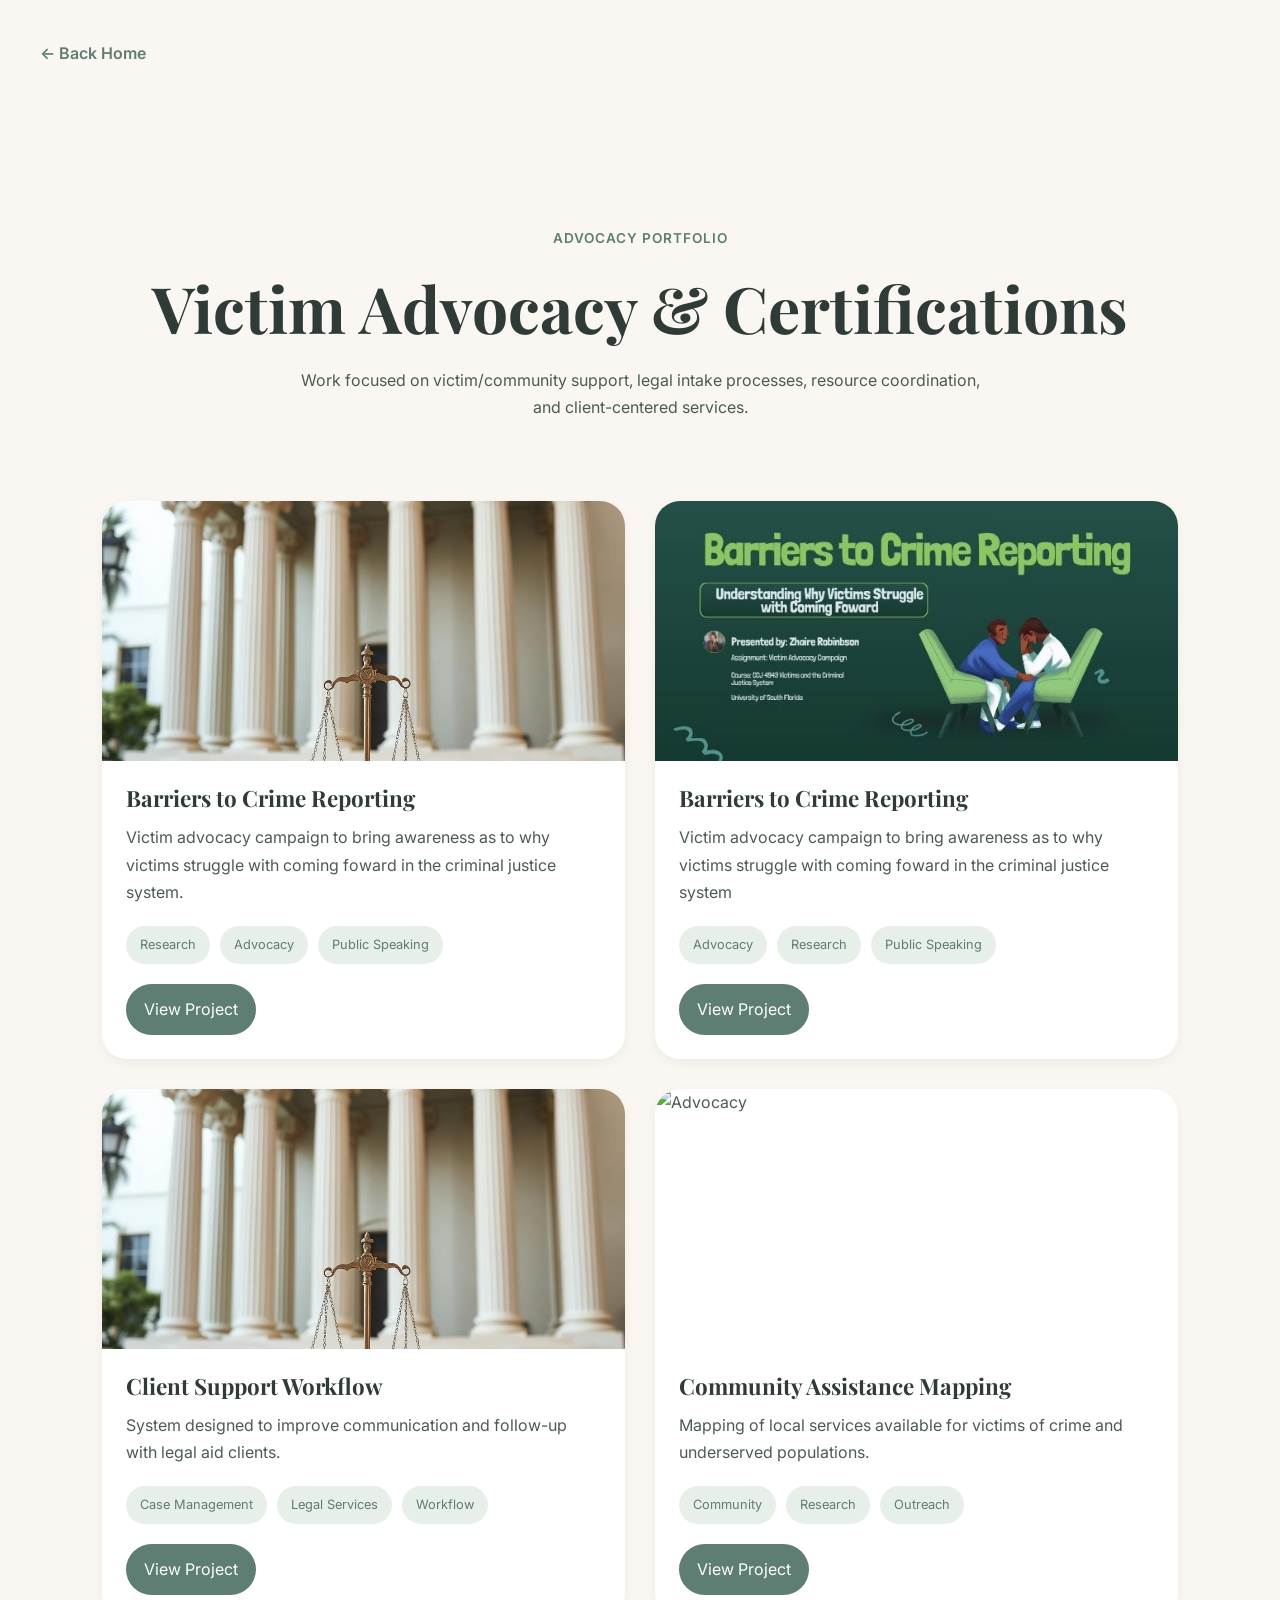
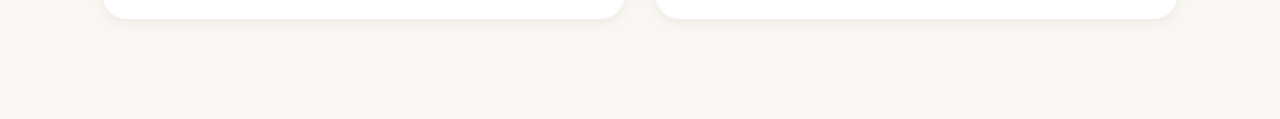
==== portfolio/advocacy.html @ b44996e9 "commit" ====
<!DOCTYPE html>
<html lang="en">
<head>
<meta charset="UTF-8">
<meta name="viewport" content="width=device-width, initial-scale=1.0">

<title>Victim Advocacy & Certifications</title>

<link rel="stylesheet" href="../styles.css">

<link href="https://fonts.googleapis.com/css2?family=Inter:wght@300;400;500;600&family=Playfair+Display:wght@500;600;700&display=swap" rel="stylesheet">
</head>

<body>

<a href="../index.html" class="back-home">
← Back Home
</a>

<section class="page-header">

<p class="section-label">Advocacy Portfolio</p>

<h1>Victim Advocacy & Certifications</h1>

<p>
Work focused on victim/community support, legal intake processes,
resource coordination, and client-centered services.
</p>

</section>

<section class="projects">

<div class="project-grid">

<div class="project-card">

<img src="../assets/advocacy-1.jpg" alt="Advocacy">

<div class="project-info">

<h3>Barriers to Crime Reporting</h3>

<p>
Victim advocacy campaign to bring awareness as to why victims 
struggle with coming foward in the criminal justice system.
</p>

<div class="tags">
<span>Research</span>
<span>Advocacy</span>
<span>Public Speaking</span>
</div>

<a href="#" class="project-btn">View Project</a>

</div>
</div>

<div class="project-card">

<img src="../assets/barriers-project.jpg" alt="Advocacy">

<div class="project-info">

<h3>Barriers to Crime Reporting</h3>

<p>
Victim advocacy campaign to bring awareness as to why victims 
struggle with coming foward in the criminal justice system
</p>

<div class="tags">
<span>Advocacy</span>
<span>Research</span>
<span>Public Speaking</span>
</div>

<a href="assets/barriers-project.mp4" class="project-btn" target="_blank">
    View Project
</a>

</div>
</div>

<div class="project-card">

<img src="../assets/advocacy-1.jpg" alt="Advocacy">

<div class="project-info">

<h3>Client Support Workflow</h3>

<p>
System designed to improve communication and
follow-up with legal aid clients.
</p>

<div class="tags">
<span>Case Management</span>
<span>Legal Services</span>
<span>Workflow</span>
</div>

<a href="#" class="project-btn">View Project</a>

</div>
</div>

<div class="project-card">

<img src="../assets/advocacy-2.jpg" alt="Advocacy">

<div class="project-info">

<h3>Community Assistance Mapping</h3>

<p>
Mapping of local services available for
victims of crime and underserved populations.
</p>

<div class="tags">
<span>Community</span>
<span>Research</span>
<span>Outreach</span>
</div>

<a href="#" class="project-btn">View Project</a>

</div>
</div>

</div>

</section>

<script src="../script.js"></script>

</body>
</html>
---- styles.css ----
/* ==========================
   ROOT VARIABLES
========================== */

:root {
  --sage: #5e7d73;
  --sage-light: #e7efe9;
  --cream: #faf7f2;
  --coral: #d99272;
  --dark: #2f3b37;
  --text: #4c5a55;
  --border: #d9e3dc;
  --white: #ffffff;

  --shadow-sm: 0 4px 12px rgba(0,0,0,.05);
  --shadow-md: 0 10px 25px rgba(0,0,0,.08);

  --radius: 20px;
  --transition: all .3s ease;
}

/* ==========================
   RESET
========================== */

*{
  margin:0;
  padding:0;
  box-sizing:border-box;
}

html{
  scroll-behavior:smooth;
}

body{
  font-family:'Inter',sans-serif;
  background:var(--cream);
  color:var(--text);
  line-height:1.7;
}

img{
  width:100%;
  display:block;
}

a{
  text-decoration:none;
}

ul{
  list-style:none;
}

/* ==========================
   TYPOGRAPHY
========================== */

h1,h2,h3,h4{
  font-family:'Playfair Display',serif;
  color:var(--dark);
  line-height:1.2;
}

h1{
  font-size:4rem;
}

h2{
  font-size:3rem;
}

h3{
  font-size:1.4rem;
}

.section-label{
  color:var(--sage);
  font-weight:600;
  letter-spacing:1px;
  margin-bottom:12px;
  text-transform:uppercase;
  font-size:.85rem;
}

.section-header{
  max-width:700px;
  margin:0 auto 60px;
  text-align:center;
}

.section-header p{
  margin-top:18px;
}

/* ==========================
   NAVBAR
========================== */

.navbar{
  position:sticky;
  top:0;
  z-index:999;
  background:rgba(250,247,242,.95);
  backdrop-filter:blur(12px);

  display:flex;
  justify-content:space-between;
  align-items:center;

  padding:20px 8%;
  border-bottom:1px solid rgba(0,0,0,.05);
}

.logo{
  display:flex;
  align-items:center;
  gap:14px;
}

.logo-circle{
  width:50px;
  height:50px;
  border-radius:50%;
  background:var(--sage);
  color:white;

  display:flex;
  justify-content:center;
  align-items:center;

  font-weight:bold;
}

.logo h3{
  font-size:1rem;
}

.logo span{
  font-size:.8rem;
}

nav ul{
  display:flex;
  gap:32px;
}

nav a{
  color:var(--dark);
  font-weight:500;
  transition:var(--transition);
}

nav a:hover{
  color:var(--sage);
}

.connect-btn{
  background:var(--sage);
  color:white;
  padding:12px 20px;
  border-radius:999px;
  transition:var(--transition);
}

.connect-btn:hover{
  transform:translateY(-2px);
}

.mobile-toggle{
  display:none;
  background:none;
  border:none;
  font-size:1.8rem;
  cursor:pointer;
}

/* ==========================
   HERO
========================== */

.hero{
  max-width:1300px;
  margin:auto;
  min-height:90vh;

  display:grid;
  grid-template-columns:1fr 1fr;
  gap:80px;

  align-items:center;

  padding:100px 8%;
}

.hero-image{
  position:relative;
}

.image-frame{
  overflow:hidden;
  border-radius:30px;
  box-shadow:var(--shadow-md);
}

.image-frame img{
  height:650px;
  object-fit:cover;
}

.school-badge{
  position:absolute;
  bottom:25px;
  left:25px;

  background:white;
  border-radius:16px;
  padding:16px 22px;

  box-shadow:var(--shadow-sm);
}

.school-badge strong{
  display:block;
}

.hero-content h1{
  margin-bottom:20px;
}

.hero-content h1 span{
  color:var(--sage);
}

.hero-content h2{
  font-size:1.5rem;
  margin-bottom:24px;
}

.hero-description{
  margin-bottom:35px;
  max-width:600px;
}

.hero-buttons{
  display:flex;
  gap:16px;
  margin-bottom:30px;
}

.primary-btn,
.secondary-btn{
  padding:14px 24px;
  border-radius:999px;
  font-weight:600;
  transition:var(--transition);
}

.primary-btn{
  background:var(--sage);
  color:white;
}

.secondary-btn{
  border:1px solid var(--sage);
  color:var(--sage);
}

.primary-btn:hover,
.secondary-btn:hover{
  transform:translateY(-3px);
}

.hero-tags{
  display:flex;
  flex-wrap:wrap;
  gap:12px;
}

.hero-tags span{
  background:var(--sage-light);
  padding:10px 18px;
  border-radius:999px;
  font-size:.9rem;
}

/* ==========================
   PORTFOLIO
========================== */

.portfolio{
  background:var(--sage-light);
  padding:100px 8%;
}

.portfolio-grid{
  max-width:1300px;
  margin:auto;

  display:grid;
  grid-template-columns:repeat(2,1fr);
  gap:30px;
}

.portfolio-card{
  background:white;
  border-radius:25px;
  overflow:hidden;
  box-shadow:var(--shadow-sm);
  transition:var(--transition);
}

.portfolio-card:hover{
  transform:translateY(-8px);
  box-shadow:var(--shadow-md);
}

.portfolio-card img{
  height:280px;
  object-fit:cover;
  transition:.4s;
}

.portfolio-card:hover img{
  transform:scale(1.05);
}

.card-content{
  padding:28px;
}

.card-category{
  color:var(--sage);
  font-weight:600;
  font-size:.85rem;
}

.card-content h3{
  margin:12px 0;
}

.card-content a{
  display:inline-block;
  margin-top:18px;
  color:var(--sage);
  font-weight:600;
}

/* ==========================
   EXPERIENCE
========================== */

.experience{
  padding:100px 8%;
}

.timeline{
  max-width:900px;
  margin:auto;
  position:relative;
}

.timeline::before{
  content:"";
  position:absolute;
  left:15px;
  top:0;
  bottom:0;
  width:2px;
  background:var(--border);
}

.timeline-item{
  position:relative;
  padding-left:60px;
  margin-bottom:50px;
}

.dot{
  position:absolute;
  left:5px;
  top:8px;

  width:22px;
  height:22px;

  background:var(--sage);
  border-radius:50%;
}

.timeline-content{
  background:white;
  padding:30px;
  border-radius:20px;
  box-shadow:var(--shadow-sm);
}

.timeline-content span{
  display:block;
  color:var(--sage);
  margin-bottom:18px;
  font-weight:600;
}

.timeline-content ul{
  list-style:disc;
  padding-left:20px;
}

/* ==========================
   ABOUT
========================== */

.about{
  background:var(--sage);
  color:white;
  padding:100px 8%;
}

.about h2{
  color:white;
}

.about-grid{
  max-width:1300px;
  margin:auto;

  display:grid;
  grid-template-columns:1fr 1fr;
  gap:80px;
}

.about .section-label{
  color:#dce8e1;
}

.about-right p{
  margin-bottom:20px;
}

/* ==========================
   CONTACT
========================== */

.contact{
  padding:100px 8%;
  text-align:center;
}

.contact h2{
  margin-bottom:20px;
}

.contact p{
  max-width:700px;
  margin:auto;
}

.contact-links{
  margin-top:40px;

  display:flex;
  justify-content:center;
  gap:20px;
  flex-wrap:wrap;
}

.contact-links a{
  background:white;
  color:var(--sage);

  border:1px solid var(--border);

  padding:14px 24px;
  border-radius:999px;

  transition:var(--transition);
}

.contact-links a:hover{
  background:var(--sage);
  color:white;
}

/* ==========================
   PAGE HEADER
========================== */

.page-header{
  text-align:center;
  padding:100px 8% 60px;
}

.page-header p{
  max-width:700px;
  margin:20px auto;
}

/* ==========================
   PROJECT PAGES
========================== */

.projects{
  max-width:1300px;
  margin:auto;
  padding:0 8% 100px;
}

.project-grid{
  display:grid;
  grid-template-columns:repeat(2,1fr);
  gap:30px;
}

.project-card{
  background:white;
  border-radius:25px;
  overflow:hidden;
  box-shadow:var(--shadow-sm);
  transition:var(--transition);
}

.project-card:hover{
  transform:translateY(-8px);
}

.project-card img{
  height:260px;
  object-fit:cover;
}

.project-info{
  padding:24px;
}

.project-info h3{
  margin-bottom:12px;
}

.tags{
  display:flex;
  flex-wrap:wrap;
  gap:10px;
  margin:20px 0;
}

.tags span{
  background:var(--sage-light);
  color:var(--sage);
  padding:8px 14px;
  border-radius:999px;
  font-size:.8rem;
}

.project-btn{
  display:inline-block;
  color:white;
  background:var(--sage);

  padding:12px 18px;
  border-radius:999px;
}

/* ==========================
   BACK BUTTON
========================== */

.back-home{
  display:inline-block;
  margin:40px;
  color:var(--sage);
  font-weight:600;
}

/* ==========================
   ANIMATION
========================== */

.fade-up{
  opacity:0;
  transform:translateY(40px);
  transition:.7s ease;
}

.fade-up.show{
  opacity:1;
  transform:translateY(0);
}

/* ==========================
   RESPONSIVE
========================== */

@media (max-width:992px){

  .hero,
  .about-grid{
    grid-template-columns:1fr;
  }

  .portfolio-grid,
  .project-grid{
    grid-template-columns:1fr;
  }

  h1{
    font-size:3rem;
  }

  h2{
    font-size:2.3rem;
  }

  .hero{
    gap:40px;
  }
}

@media (max-width:768px){

  nav{
    display:none;
  }

  .connect-btn{
    display:none;
  }

  .mobile-toggle{
    display:block;
  }

  .navbar{
    padding:18px 5%;
  }

  .hero{
    padding:70px 5%;
  }

  .portfolio,
  .experience,
  .about,
  .contact{
    padding:80px 5%;
  }

  h1{
    font-size:2.5rem;
  }

  h2{
    font-size:2rem;
  }

  .hero-buttons{
    flex-direction:column;
  }
}
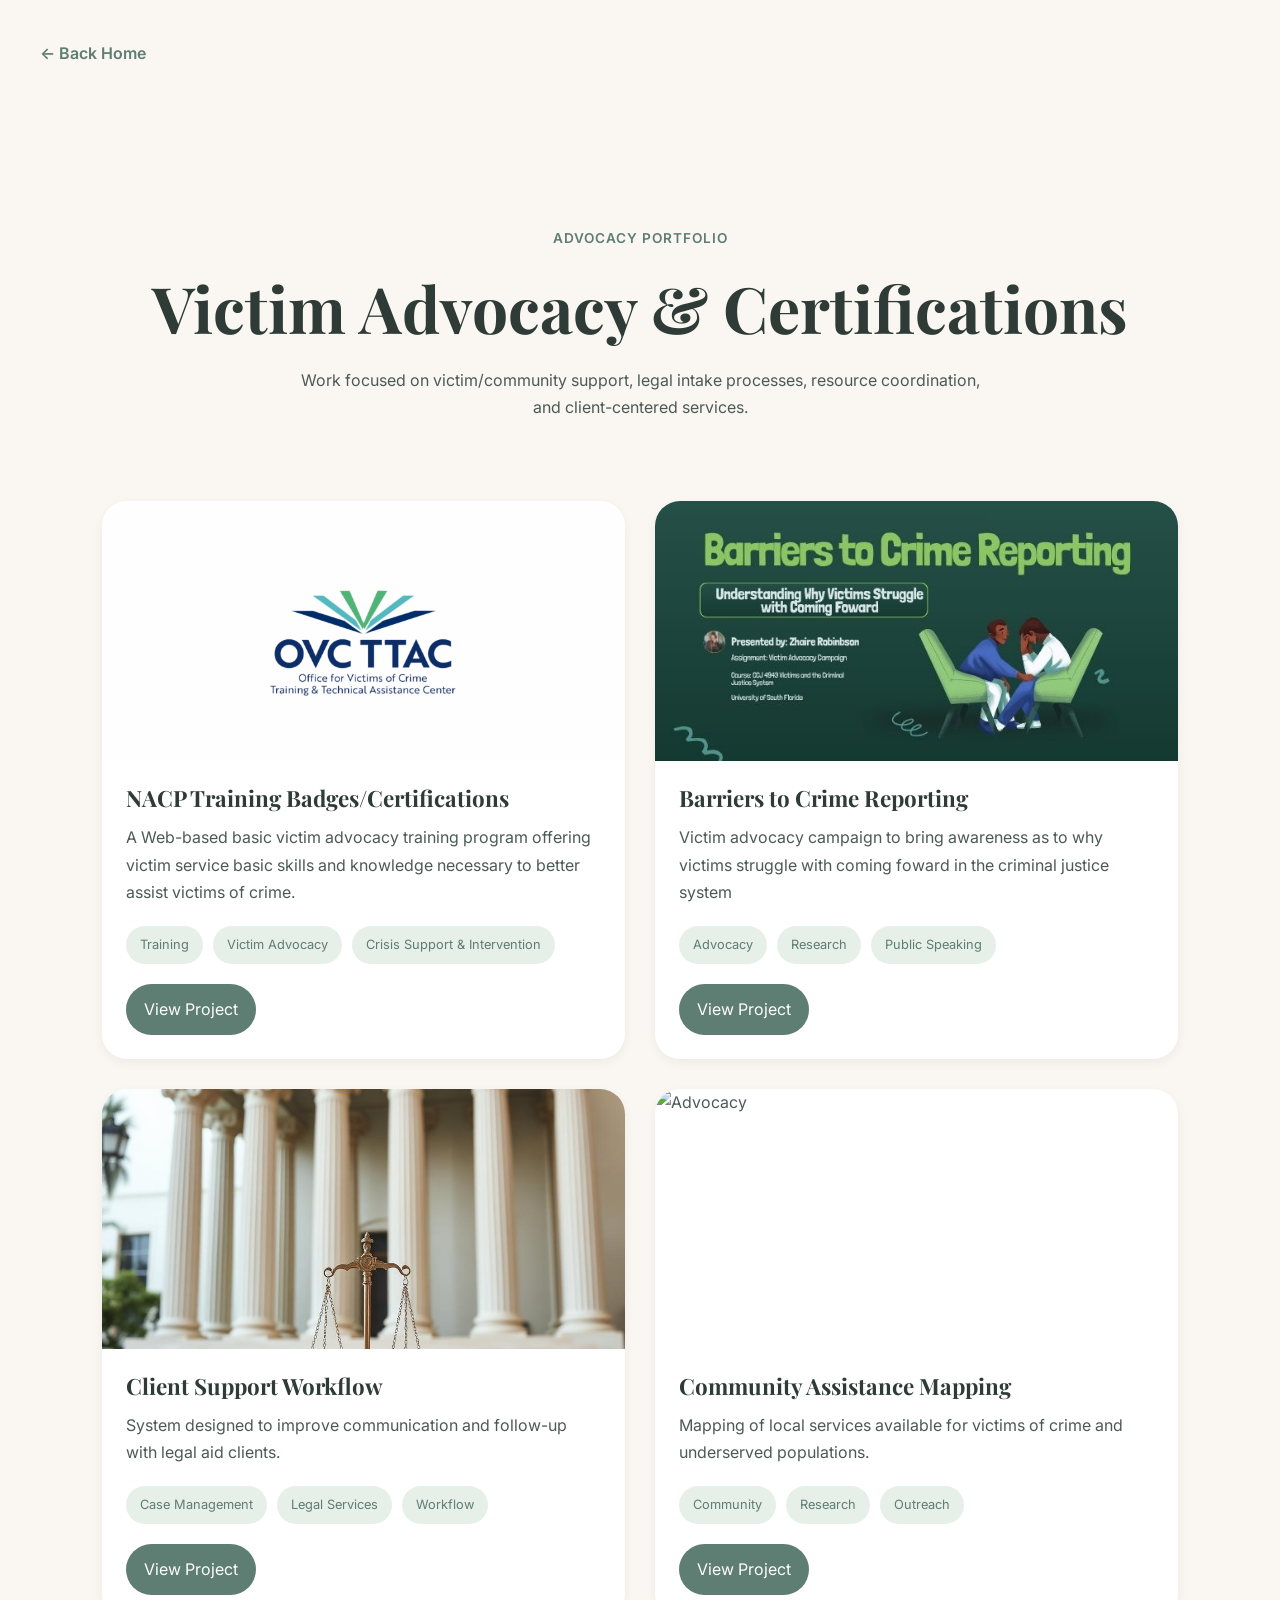
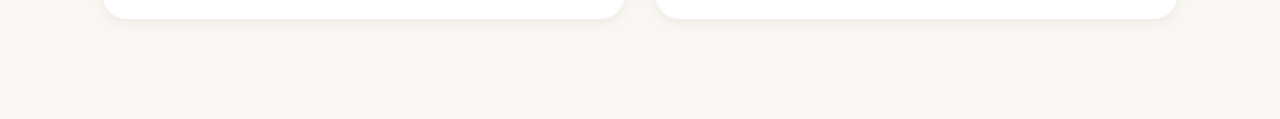
==== commit 96462e8a: "commit" ====
--- a/portfolio/advocacy.html
+++ b/portfolio/advocacy.html
@@ -36,24 +36,25 @@
 
 <div class="project-card">
 
-<img src="../assets/advocacy-1.jpg" alt="Advocacy">
+<img src="../assets/cert-advocacy.jpg" alt="Advocacy">
 
 <div class="project-info">
 
-<h3>Barriers to Crime Reporting</h3>
+<h3>NACP Training Badges/Certifications</h3>
 
 <p>
-Victim advocacy campaign to bring awareness as to why victims 
-struggle with coming foward in the criminal justice system.
+A Web-based basic victim advocacy training program
+offering victim service basic skills and knowledge necessary to better 
+assist victims of crime.
 </p>
 
 <div class="tags">
-<span>Research</span>
-<span>Advocacy</span>
-<span>Public Speaking</span>
+<span>Training</span>
+<span>Victim Advocacy</span>
+<span>Crisis Support & Intervention</span>
 </div>
 
-<a href="#" class="project-btn">View Project</a>
+<a href="../assets/certs-advocacy.pdf" class="project-btn">View Project</a>
 
 </div>
 </div>
@@ -77,7 +78,7 @@
 <span>Public Speaking</span>
 </div>
 
-<a href="assets/barriers-project.mp4" class="project-btn" target="_blank">
+<a href="../assets/barriers-project.mp4" class="project-btn" target="_blank">
     View Project
 </a>
 
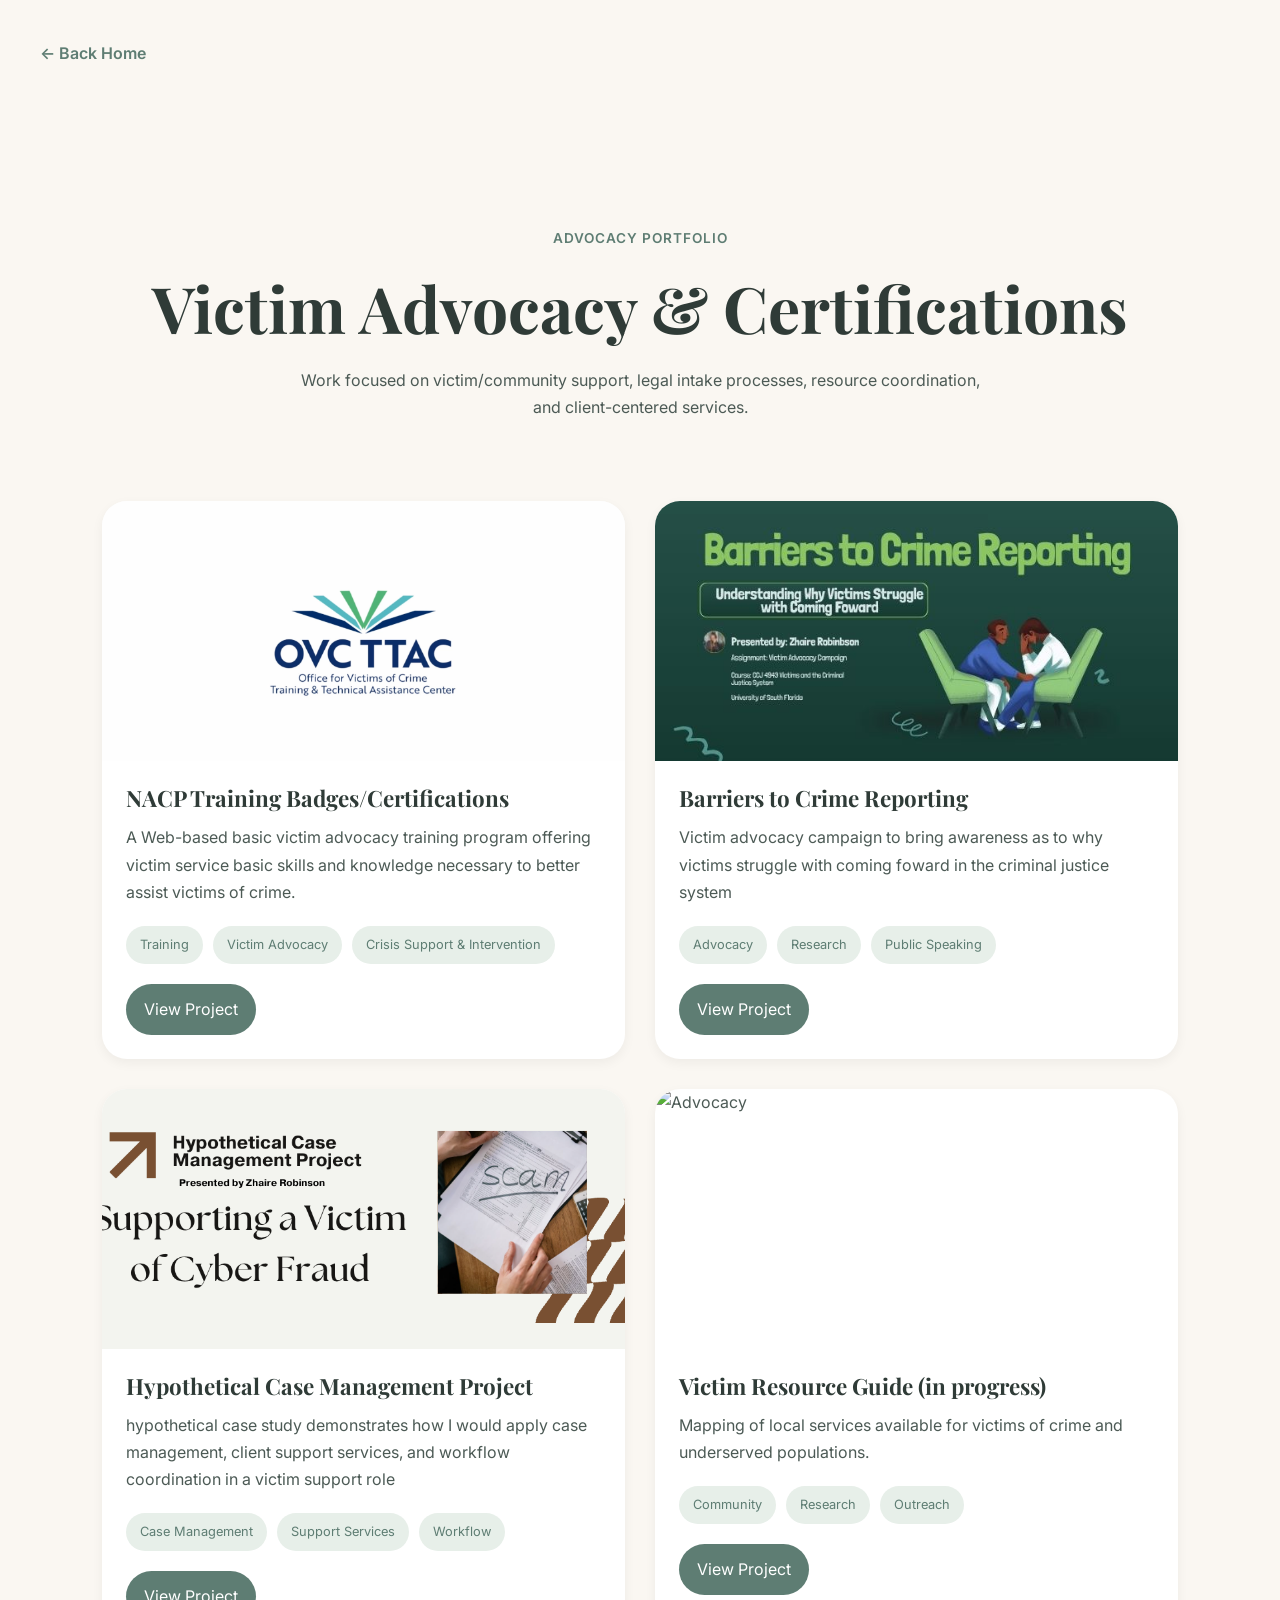
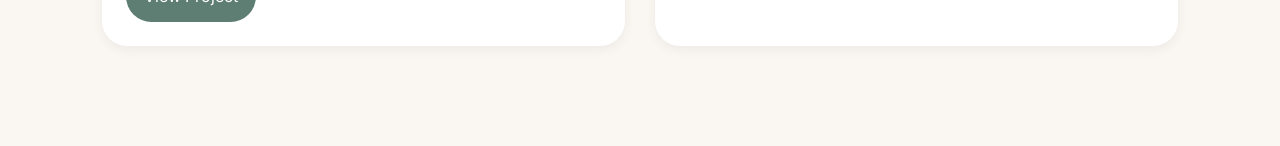
==== commit c1622db3: "commit" ====
--- a/portfolio/advocacy.html
+++ b/portfolio/advocacy.html
@@ -36,7 +36,7 @@
 
 <div class="project-card">
 
-<img src="../assets/cert-advocacy.jpg" alt="Advocacy">
+<img src="../assets/cert-advocacy.jpg" alt="VAT online training Logo">
 
 <div class="project-info">
 
@@ -61,7 +61,7 @@
 
 <div class="project-card">
 
-<img src="../assets/barriers-project.jpg" alt="Advocacy">
+<img src="../assets/barriers-project.jpg" alt="A counselor comforting a patient seated in chairs">
 
 <div class="project-info">
 
@@ -87,24 +87,25 @@
 
 <div class="project-card">
 
-<img src="../assets/advocacy-1.jpg" alt="Advocacy">
+<img src="../assets/casemanage-project.jpg" alt=" image of a paper with the words scam on it indicating a victim of fraud/scam">
 
 <div class="project-info">
 
-<h3>Client Support Workflow</h3>
+<h3>Hypothetical Case Management Project</h3>
 
 <p>
-System designed to improve communication and
-follow-up with legal aid clients.
+hypothetical case study demonstrates
+how I would apply case management, client support services, and workflow coordination in a 
+victim support role
 </p>
 
 <div class="tags">
 <span>Case Management</span>
-<span>Legal Services</span>
+<span>Support Services</span>
 <span>Workflow</span>
 </div>
 
-<a href="#" class="project-btn">View Project</a>
+<a href="https://canva.link/cmxtazhj5t4gs5e" class="project-btn">View Project</a>
 
 </div>
 </div>
@@ -115,7 +116,7 @@
 
 <div class="project-info">
 
-<h3>Community Assistance Mapping</h3>
+<h3>Victim Resource Guide (in progress)</h3>
 
 <p>
 Mapping of local services available for
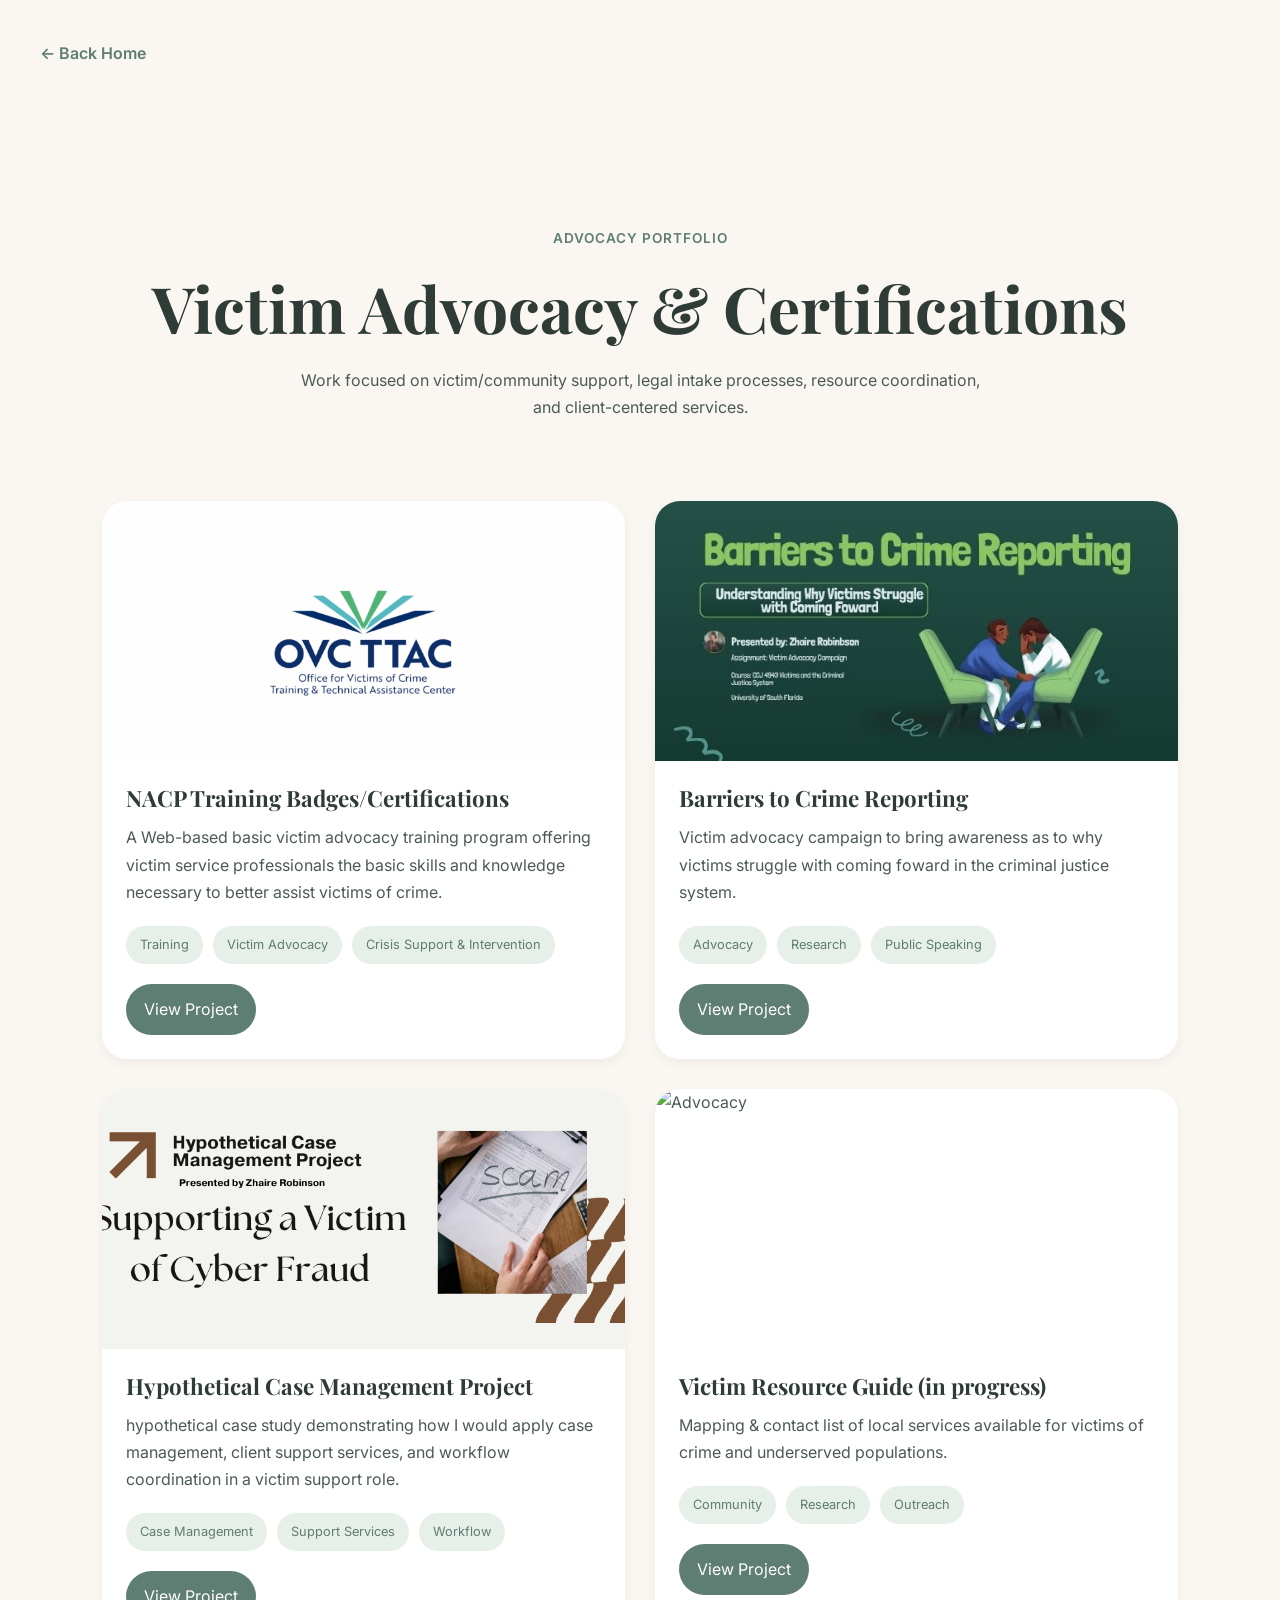
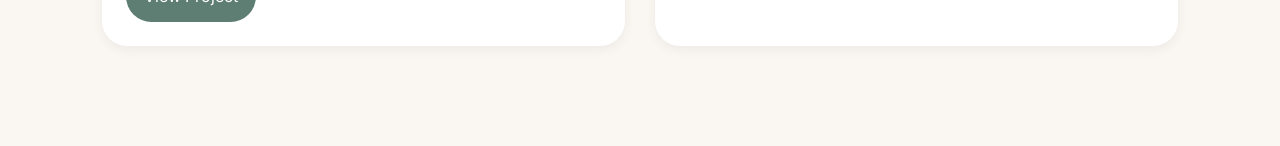
==== commit f59e4a32: "commit" ====
--- a/portfolio/advocacy.html
+++ b/portfolio/advocacy.html
@@ -44,7 +44,7 @@
 
 <p>
 A Web-based basic victim advocacy training program
-offering victim service basic skills and knowledge necessary to better 
+offering victim service professionals the basic skills and knowledge necessary to better 
 assist victims of crime.
 </p>
 
@@ -69,7 +69,7 @@
 
 <p>
 Victim advocacy campaign to bring awareness as to why victims 
-struggle with coming foward in the criminal justice system
+struggle with coming foward in the criminal justice system.
 </p>
 
 <div class="tags">
@@ -94,9 +94,9 @@
 <h3>Hypothetical Case Management Project</h3>
 
 <p>
-hypothetical case study demonstrates
+hypothetical case study demonstrating
 how I would apply case management, client support services, and workflow coordination in a 
-victim support role
+victim support role.
 </p>
 
 <div class="tags">
@@ -119,7 +119,7 @@
 <h3>Victim Resource Guide (in progress)</h3>
 
 <p>
-Mapping of local services available for
+Mapping & contact list of local services available for
 victims of crime and underserved populations.
 </p>
 
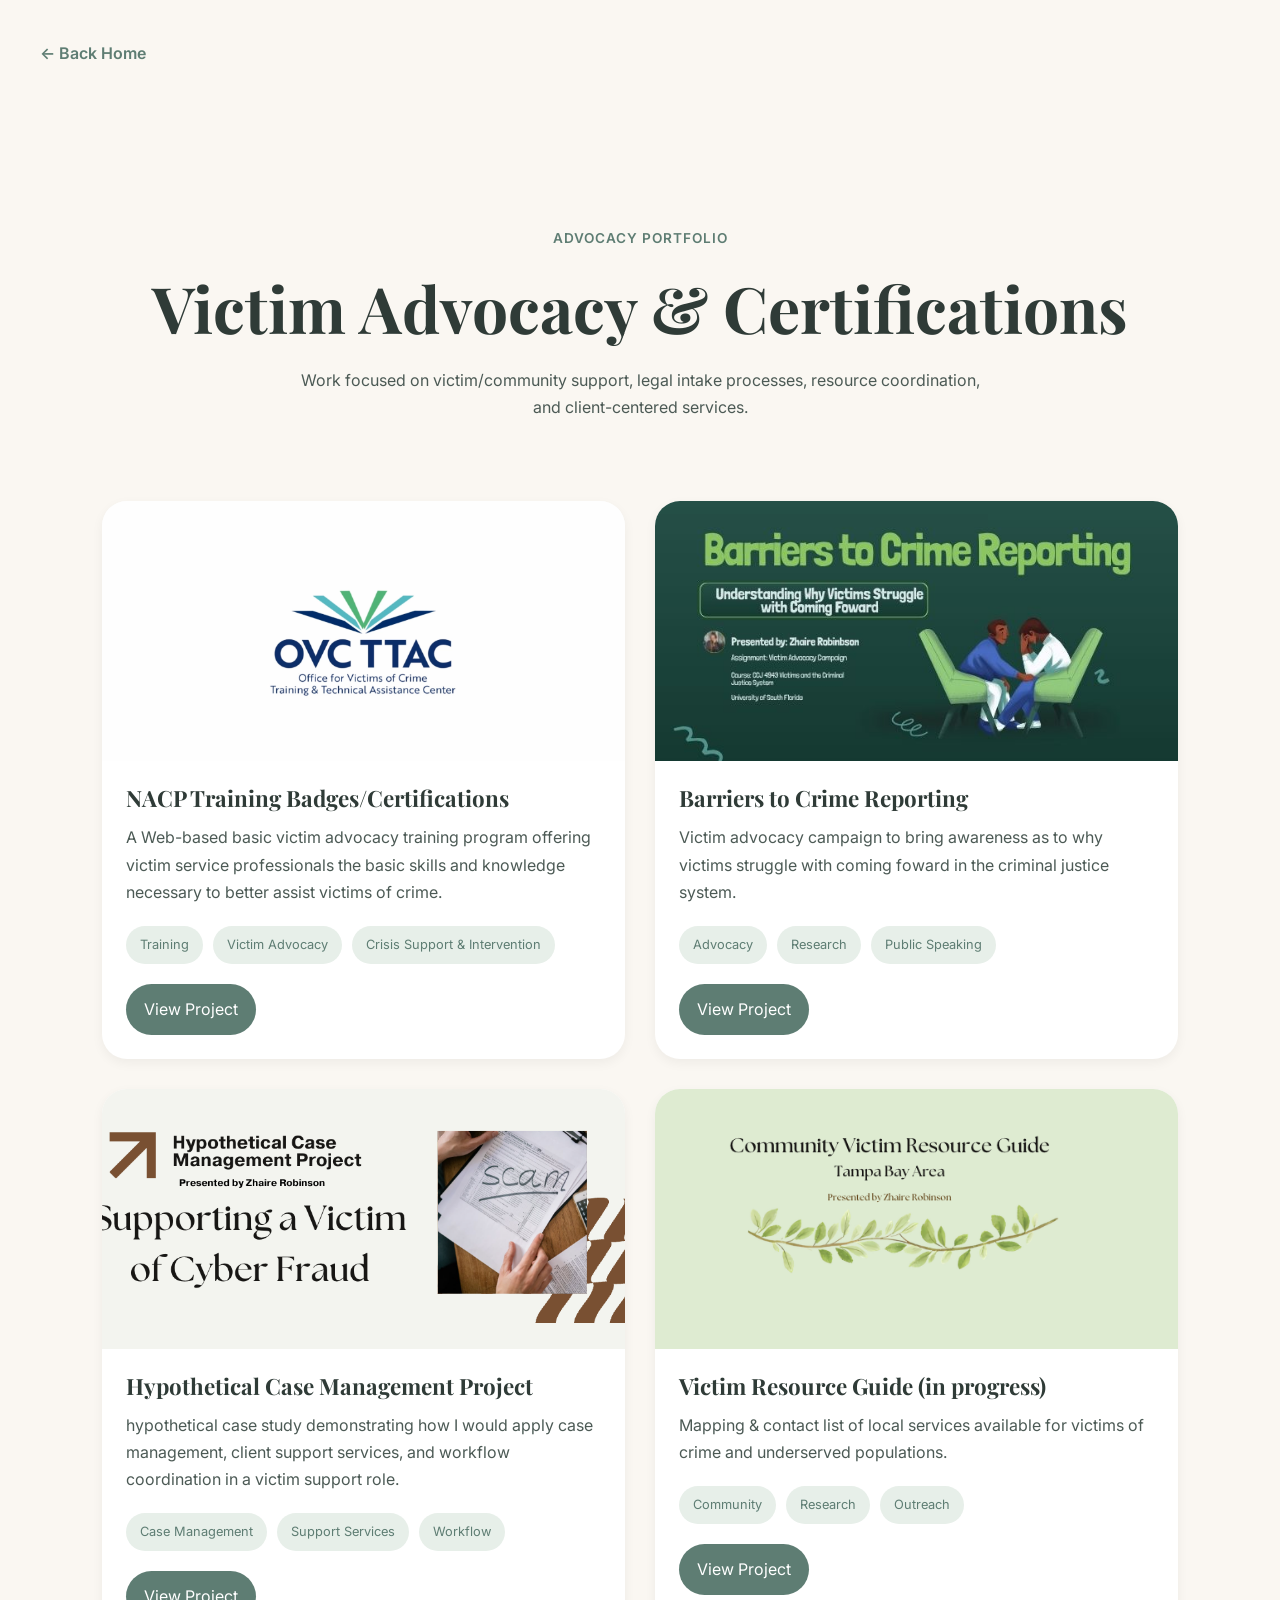
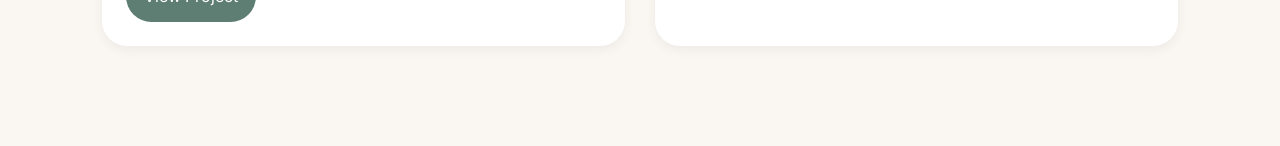
==== commit 09d88962: "commit" ====
--- a/portfolio/advocacy.html
+++ b/portfolio/advocacy.html
@@ -112,7 +112,7 @@
 
 <div class="project-card">
 
-<img src="../assets/advocacy-2.jpg" alt="Advocacy">
+<img src="../assets/advocacy-2.jpg" alt="green background with a small branch covered in leaves underneath the title of the project">
 
 <div class="project-info">
 
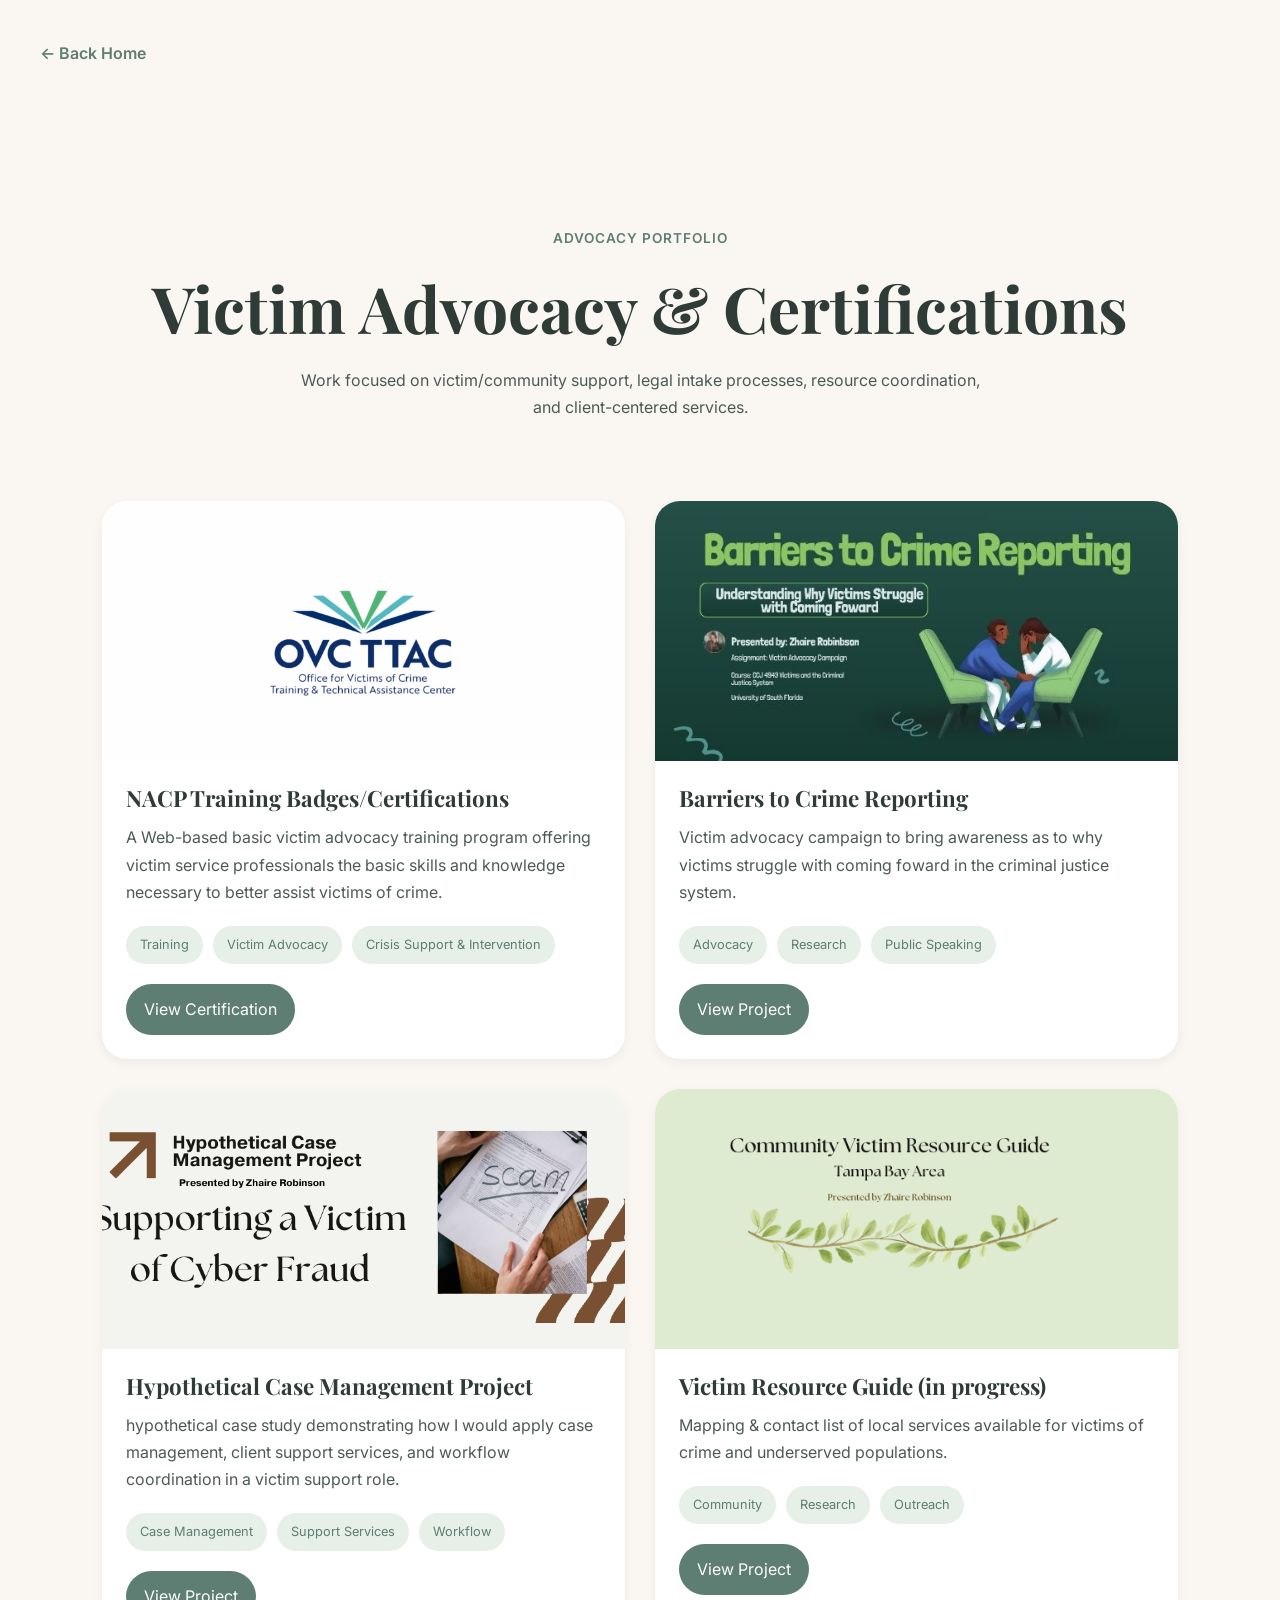
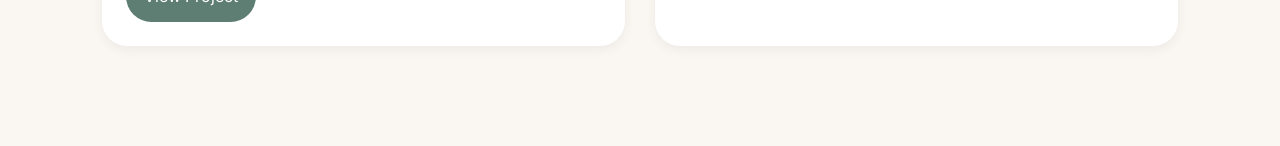
==== commit cb2b09c1: "commit" ====
--- a/portfolio/advocacy.html
+++ b/portfolio/advocacy.html
@@ -54,7 +54,7 @@
 <span>Crisis Support & Intervention</span>
 </div>
 
-<a href="../assets/certs-advocacy.pdf" class="project-btn">View Project</a>
+<a href="../assets/certs-advocacy.pdf" class="project-btn">View Certification</a>
 
 </div>
 </div>
